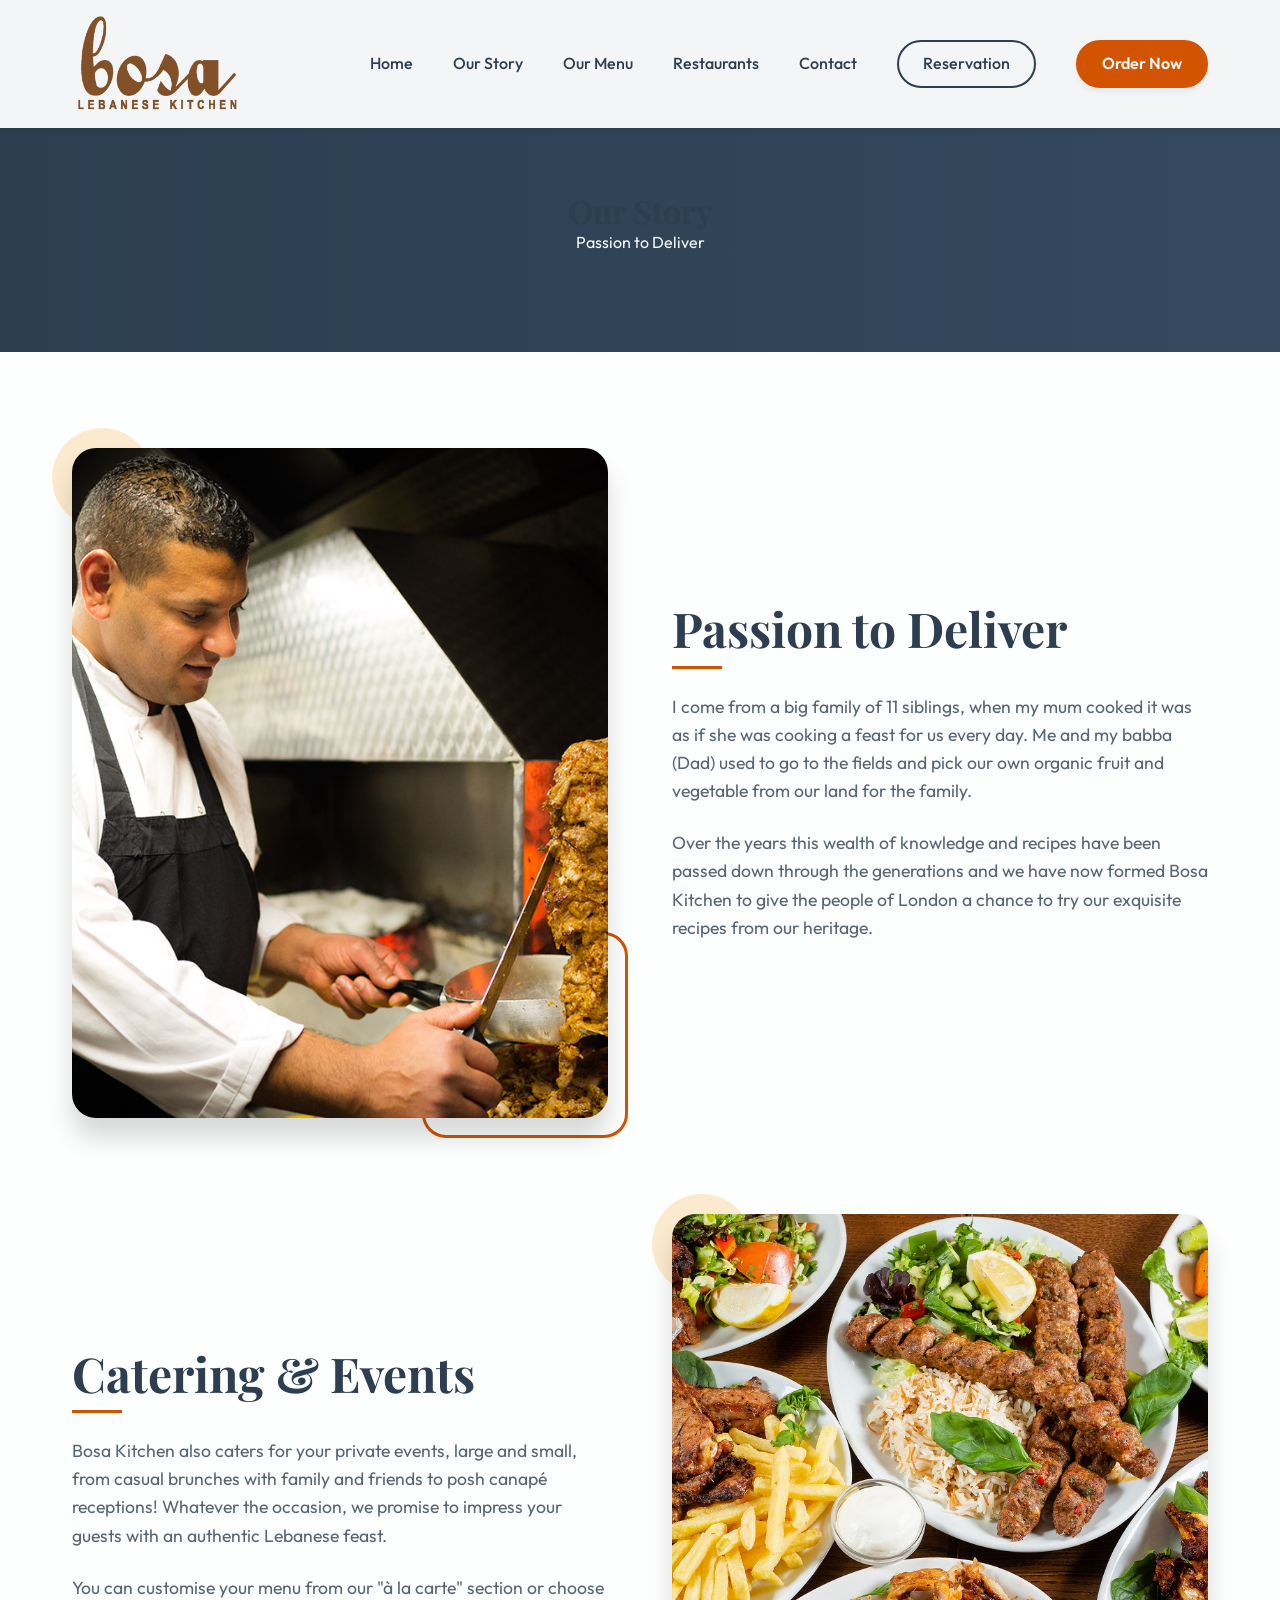
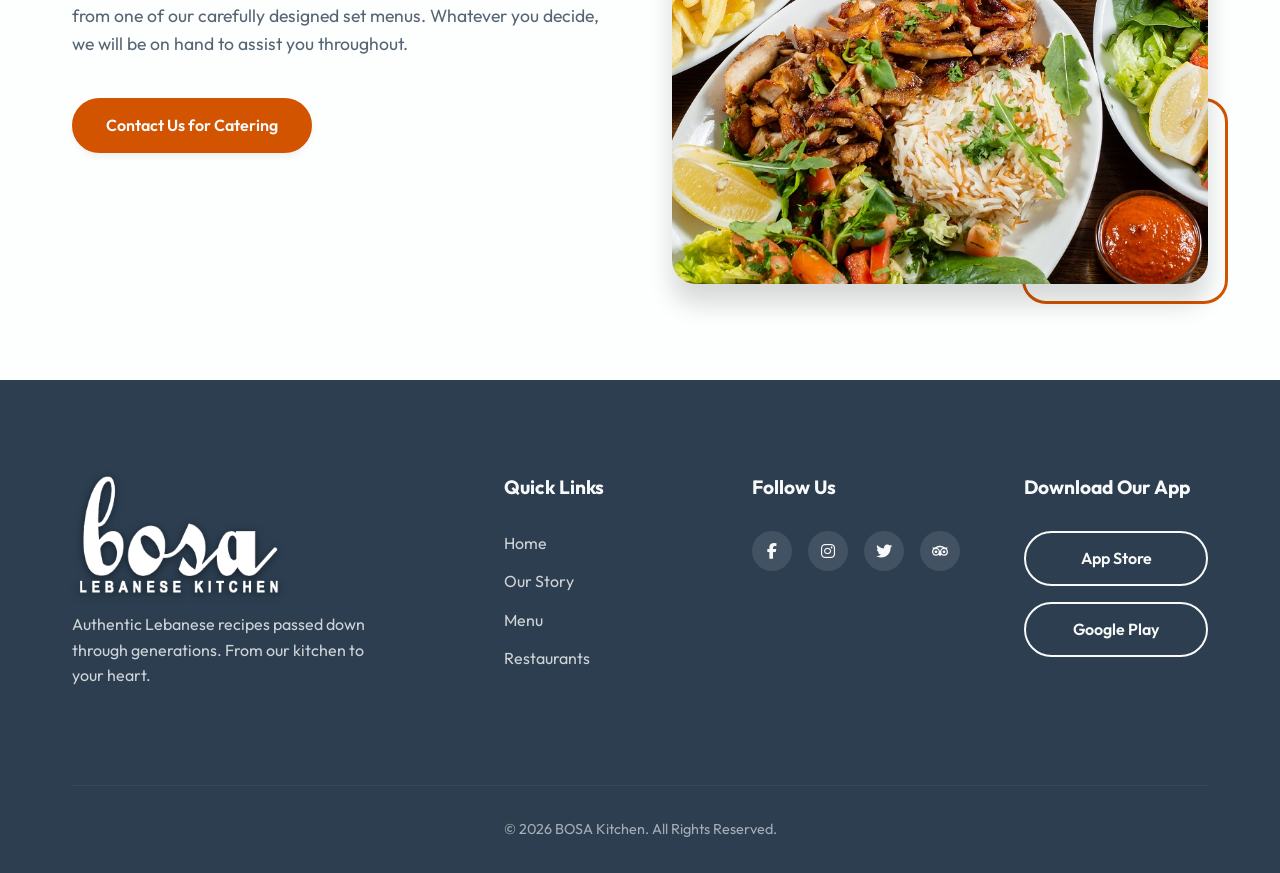
==== about.html @ b647fff8 "Create About Us page and update homepage links" ====
<!DOCTYPE html>
<html lang="en">
<head>
    <meta charset="UTF-8">
    <meta name="viewport" content="width=device-width, initial-scale=1.0">
    <title>About Us | Bosa Kitchen</title>
    <!-- SEO Optimizations -->
    <meta name="description" content="Discover the story behind Bosa Kitchen, offering authentic Lebanese recipes passed down through generations.">
    
    <!-- Google Fonts -->
    <link rel="preconnect" href="https://fonts.googleapis.com">
    <link rel="preconnect" href="https://fonts.gstatic.com" crossorigin>
    <link href="https://fonts.googleapis.com/css2?family=Outfit:wght@300;400;500;600;700&family=Playfair+Display:ital,wght@0,400;0,600;0,700;1,400&display=swap" rel="stylesheet">
    
    <!-- Favicon -->
    <link rel="icon" type="image/png" href="assets/favicon.png" />

    <!-- FontAwesome Icons -->
    <link rel="stylesheet" href="https://cdnjs.cloudflare.com/ajax/libs/font-awesome/6.4.0/css/all.min.css">

    <!-- Main CSS -->
    <link rel="stylesheet" href="styles/main.css">
    <style>
        .about-hero {
            position: relative;
            padding: 12rem 0 6rem;
            background: linear-gradient(to right, var(--color-secondary), var(--color-secondary-light));
            color: var(--color-text-light);
            text-align: center;
        }
        .about-content {
            padding: var(--space-xl) 0;
        }
        /* Make sure navbar links look proper when solid */
        .navbar.solid-bg {
            background: rgba(255, 255, 255, 0.95) !important;
            box-shadow: var(--shadow-sm) !important;
            padding: 1rem 0;
        }
        .navbar.solid-bg .logo {
            color: var(--color-secondary) !important;
            background: transparent !important;
            box-shadow: none !important;
            padding: 0 !important;
        }
        .navbar.solid-bg .nav-links li a:not(.btn-primary) {
            color: var(--color-secondary) !important;
        }
        .navbar.solid-bg .btn-secondary {
            border-color: var(--color-secondary) !important;
            color: var(--color-secondary) !important;
        }
        .navbar.solid-bg .btn-secondary:hover {
            background-color: var(--color-secondary) !important;
            color: var(--color-text-light) !important;
        }
        .navbar.solid-bg .hamburger .bar {
            background-color: var(--color-secondary) !important;
        }
    </style>
</head>
<body>
    <!-- Navigation -->
    <nav class="navbar solid-bg" id="navbar">
        <div class="nav-container">
            <a href="index.html" class="logo">
                <img src="assets/logo.png" alt="BOSA Kitchen" style="height: 96px; width: auto; max-width: 300px;">
            </a>
            
            <div class="hamburger" id="hamburger">
                <span class="bar"></span>
                <span class="bar"></span>
                <span class="bar"></span>
            </div>
            
            <ul class="nav-links" id="nav-links">
                <li><a href="index.html">Home</a></li>
                <li><a href="about.html">Our Story</a></li>
                <li><a href="index.html#menu">Our Menu</a></li>
                <li><a href="index.html#locations">Restaurants</a></li>
                <li><a href="#contact">Contact</a></li>
                <li><a href="index.html#locations" class="btn-secondary nav-btn">Reservation</a></li>
                <li><a href="https://bosakitchen.ordertiger.com/" class="btn-primary nav-btn" target="_blank">Order Now</a></li>
            </ul>
        </div>
    </nav>

    <!-- Header -->
    <header class="about-hero">
        <div class="container">
            <h1 class="fade-up">Our Story</h1>
            <p class="fade-up delay-1">Passion to Deliver</p>
        </div>
    </header>

    <!-- Main About Content -->
    <section class="about-content">
        <div class="container layout-grid">
            <div class="story-image slide-right">
                <img src="assets/about-1.jpg" alt="Passion to Deliver - Heritage">
            </div>
            <div class="story-text slide-left">
                <h2 class="section-title">Passion to Deliver</h2>
                <div style="width: 50px; height: 3px; background-color: var(--color-primary); margin-bottom: 1.5rem;"></div>
                <p>I come from a big family of 11 siblings, when my mum cooked it was as if she was cooking a feast for us every day. Me and my babba (Dad) used to go to the fields and pick our own organic fruit and vegetable from our land for the family.</p>
                <p>Over the years this wealth of knowledge and recipes have been passed down through the generations and we have now formed Bosa Kitchen to give the people of London a chance to try our exquisite recipes from our heritage.</p>
            </div>
        </div>

        <div class="container layout-grid" style="margin-top: var(--space-xl);">
            <div class="story-text slide-right">
                <h2 class="section-title">Catering & Events</h2>
                <div style="width: 50px; height: 3px; background-color: var(--color-primary); margin-bottom: 1.5rem;"></div>
                <p>Bosa Kitchen also caters for your private events, large and small, from casual brunches with family and friends to posh canapé receptions! Whatever the occasion, we promise to impress your guests with an authentic Lebanese feast.</p>
                <p>You can customise your menu from our "à la carte" section or choose from one of our carefully designed set menus. Whatever you decide, we will be on hand to assist you throughout.</p>
                <a href="#contact" class="btn-primary" style="margin-top: 1rem;">Contact Us for Catering</a>
            </div>
            <div class="story-image slide-left">
                <img src="assets/about-2.jpg" alt="Bosa Main Courses Set">
            </div>
        </div>
    </section>

    <!-- Footer -->
    <footer class="footer" id="contact">
        <div class="container">
            <div class="footer-grid">
                <div class="footer-brand">
                    <img src="assets/logo.png" alt="BOSA Kitchen" style="height: 120px; width: auto; margin-bottom: 1rem; filter: brightness(0) invert(1) drop-shadow(0 2px 4px rgba(0,0,0,0.5));">
                    <p>Authentic Lebanese recipes passed down through generations. From our kitchen to your heart.</p>
                </div>
                
                <div class="footer-links">
                    <h4>Quick Links</h4>
                    <ul>
                        <li><a href="index.html">Home</a></li>
                        <li><a href="about.html">Our Story</a></li>
                        <li><a href="index.html#menu">Menu</a></li>
                        <li><a href="index.html#locations">Restaurants</a></li>
                    </ul>
                </div>

                <div class="footer-social">
                    <h4>Follow Us</h4>
                    <div class="social-icons">
                        <a href="https://www.facebook.com/bosakitchen" target="_blank" aria-label="Facebook"><i class="fab fa-facebook-f"></i></a>
                        <a href="https://www.instagram.com/bosakitchen/" target="_blank" aria-label="Instagram"><i class="fab fa-instagram"></i></a>
                        <a href="https://twitter.com/bosakitchen" target="_blank" aria-label="Twitter"><i class="fab fa-twitter"></i></a>
                        <a href="https://www.tripadvisor.co.uk/Restaurant_Review-g186338-d9586365-Reviews-Bosa_Kitchen-London_England.html" target="_blank" aria-label="TripAdvisor" style="display: flex; align-items: center; justify-content: center;">
                            <svg role="img" viewBox="0 0 24 24" xmlns="http://www.w3.org/2000/svg" fill="currentColor" width="1em" height="1em"><title>Tripadvisor</title><path d="M12.006 4.295c-2.67 0-5.338.784-7.645 2.353H0l1.963 2.135a5.997 5.997 0 0 0 4.04 10.43 5.976 5.976 0 0 0 4.075-1.6L12 19.705l1.922-2.09a5.972 5.972 0 0 0 4.072 1.598 6 6 0 0 0 6-5.998 5.982 5.982 0 0 0-1.957-4.432L24 6.648h-4.35a13.573 13.573 0 0 0-7.644-2.353zM12 6.255c1.531 0 3.063.303 4.504.903C13.943 8.138 12 10.43 12 13.1c0-2.671-1.942-4.962-4.504-5.942A11.72 11.72 0 0 1 12 6.256zM6.002 9.157a4.059 4.059 0 1 1 0 8.118 4.059 4.059 0 0 1 0-8.118zm11.992.002a4.057 4.057 0 1 1 .003 8.115 4.057 4.057 0 0 1-.003-8.115zm-11.992 1.93a2.128 2.128 0 0 0 0 4.256 2.128 2.128 0 0 0 0-4.256zm11.992 0a2.128 2.128 0 0 0 0 4.256 2.128 2.128 0 0 0 0-4.256z"/></svg>
                        </a>
                    </div>
                </div>

                <div class="footer-apps">
                    <h4>Download Our App</h4>
                    <div class="app-links">
                        <a href="https://apps.apple.com/us/app/bosa-kitchen/id1383877331" target="_blank" class="btn-secondary">App Store</a>
                        <a href="https://play.google.com/store/apps/details?id=com.bosakitchen.bosakitchenapp&gl=GB" target="_blank" class="btn-secondary">Google Play</a>
                    </div>
                </div>
            </div>
            
            <div class="footer-bottom">
                <p>&copy; 2026 BOSA Kitchen. All Rights Reserved.</p>
            </div>
        </div>
    </footer>

    <!-- Scripts -->
    <script src="scripts/app.js"></script>
</body>
</html>
---- styles/main.css ----
:root {
    /* Color Palette - Modern Mediterranean */
    --color-primary: #D35400; /* Terracotta / Spice */
    --color-primary-light: #E67E22;
    --color-primary-dark: #A04000;
    
    --color-secondary: #2C3E50; /* Deep Sea Blue */
    --color-secondary-light: #34495E;
    
    --color-accent: #F39C12; /* Saffron Gold */
    
    --color-bg-light: #FDFEFE; /* Pure White */
    --color-bg-warm: #F9EBEA; /* Warm Sand */
    --color-surface: #FFFFFF;
    
    --color-text-main: #1C2833;
    --color-text-muted: #566573;
    --color-text-light: #F8F9F9;
    
    /* Typography */
    --font-primary: 'Outfit', sans-serif;
    --font-heading: 'Playfair Display', serif;
    
    /* Spacing System */
    --space-xs: 0.5rem;
    --space-sm: 1rem;
    --space-md: 2rem;
    --space-lg: 4rem;
    --space-xl: 6rem;
    
    /* Layout */
    --container-max: 1200px;
    
    /* Shadows & Effects */
    --shadow-sm: 0 4px 6px rgba(0,0,0,0.05);
    --shadow-md: 0 10px 15px rgba(0,0,0,0.1);
    --shadow-lg: 0 20px 25px rgba(0,0,0,0.15);
    --radius-sm: 8px;
    --radius-md: 16px;
    --radius-lg: 24px;
    
    /* Transitions */
    --transition-fast: 0.2s ease;
    --transition-normal: 0.3s cubic-bezier(0.4, 0, 0.2, 1);
    --transition-slow: 0.5s cubic-bezier(0.4, 0, 0.2, 1);
}

/* ================= Reset & Globals ================= */
* {
    margin: 0;
    padding: 0;
    box-sizing: border-box;
}

html {
    scroll-behavior: smooth;
    font-size: 16px;
}

body {
    font-family: var(--font-primary);
    color: var(--color-text-main);
    background-color: var(--color-bg-light);
    line-height: 1.6;
    overflow-x: hidden;
}

h1, h2, h3, h4, h5, h6 {
    font-family: var(--font-heading);
    font-weight: 700;
    line-height: 1.2;
    color: var(--color-secondary);
}

a {
    text-decoration: none;
    color: inherit;
    transition: var(--transition-fast);
}

ul {
    list-style: none;
}

img {
    max-width: 100%;
    height: auto;
    display: block;
}

/* ================= Layout Utilities ================= */
.container {
    max-width: var(--container-max);
    margin: 0 auto;
    padding: 0 var(--space-md);
}

.section-padding {
    padding: var(--space-xl) 0;
}

.layout-grid {
    display: grid;
    grid-template-columns: repeat(2, 1fr);
    gap: var(--space-lg);
    align-items: center;
}

@media (max-width: 768px) {
    .layout-grid {
        grid-template-columns: 1fr;
    }
}

/* ================= Typography Utilities ================= */
.section-title {
    font-size: clamp(2rem, 4vw, 3rem);
    margin-bottom: var(--space-xs);
    position: relative;
    display: inline-block;
}

.section-subtitle {
    font-family: var(--font-primary);
    font-size: 1.1rem;
    color: var(--color-primary);
    text-transform: uppercase;
    letter-spacing: 2px;
    font-weight: 600;
    margin-bottom: var(--space-md);
}

/* ================= Buttons ================= */
.btn-primary, .btn-secondary {
    display: inline-flex;
    align-items: center;
    justify-content: center;
    padding: 0.8rem 2rem;
    font-weight: 600;
    border-radius: 50px;
    cursor: pointer;
    font-size: 1rem;
    transition: var(--transition-normal);
}

.btn-primary {
    background-color: var(--color-primary);
    color: var(--color-text-light);
    border: 2px solid var(--color-primary);
    box-shadow: var(--shadow-sm);
}

.btn-primary:hover {
    background-color: var(--color-primary-dark);
    border-color: var(--color-primary-dark);
    transform: translateY(-2px);
    box-shadow: var(--shadow-md);
}

.btn-secondary {
    background-color: transparent;
    color: var(--color-text-light);
    border: 2px solid var(--color-text-light);
}

.btn-secondary:hover {
    background-color: var(--color-text-light);
    color: var(--color-secondary);
    transform: translateY(-2px);
}

.link-arrow {
    display: inline-flex;
    align-items: center;
    color: var(--color-primary);
    font-weight: 600;
    gap: 0.5rem;
    margin-top: var(--space-sm);
}

.link-arrow span {
    transition: var(--transition-fast);
}

.link-arrow:hover span {
    transform: translateX(5px);
}

/* ================= Navigation ================= */
.navbar {
    position: fixed;
    top: 0;
    left: 0;
    width: 100%;
    z-index: 1000;
    padding: 1.5rem 0;
    transition: var(--transition-normal);
    background: transparent;
}

.navbar.scrolled {
    background: rgba(255, 255, 255, 0.95);
    backdrop-filter: blur(10px);
    padding: 1rem 0;
    box-shadow: var(--shadow-sm);
}

.navbar.scrolled .logo {
    color: var(--color-secondary);
    background-color: transparent;
    box-shadow: none;
    padding: 0;
}

.navbar.scrolled .nav-links li a:not(.btn-primary) {
    color: var(--color-secondary);
}

.navbar.scrolled .btn-secondary {
    border-color: var(--color-secondary);
}

.navbar.scrolled .btn-secondary:hover {
    background-color: var(--color-secondary);
    color: var(--color-text-light) !important;
}

.navbar.scrolled .hamburger .bar {
    background-color: var(--color-secondary);
}

.nav-container {
    max-width: var(--container-max);
    margin: 0 auto;
    padding: 0 var(--space-md);
    display: flex;
    justify-content: space-between;
    align-items: center;
}

.logo {
    font-family: var(--font-heading);
    font-size: 1.8rem;
    font-weight: 700;
    color: var(--color-text-light);
    letter-spacing: 1px;
    background-color: rgba(255, 255, 255, 0.85);
    padding: 0.5rem 1rem;
    border-radius: var(--radius-md);
    box-shadow: var(--shadow-sm);
    display: inline-flex;
    align-items: center;
    transition: var(--transition-normal);
}

.logo:hover {
    background-color: var(--color-surface);
    box-shadow: var(--shadow-md);
    transform: translateY(-2px);
}

.nav-links {
    display: flex;
    align-items: center;
    gap: 2.5rem;
}

.nav-links li a:not(.btn-primary) {
    color: var(--color-text-light);
    font-weight: 500;
    position: relative;
}

.nav-links li a:not(.btn-primary)::after {
    content: '';
    position: absolute;
    bottom: -5px;
    left: 0;
    width: 0;
    height: 2px;
    background-color: var(--color-primary);
    transition: var(--transition-normal);
}

.nav-links li a:not(.btn-primary):hover::after {
    width: 100%;
}

.nav-btn {
    padding: 0.6rem 1.5rem;
}

/* Mobile Nav */
.hamburger {
    display: none;
    cursor: pointer;
    z-index: 1001;
}

.hamburger .bar {
    display: block;
    width: 25px;
    height: 3px;
    margin: 5px auto;
    background-color: var(--color-text-light);
    transition: var(--transition-normal);
}

@media (max-width: 992px) {
    .hamburger {
        display: block;
    }
    
    .nav-links {
        position: fixed;
        top: 0;
        right: -100%;
        width: 70%;
        height: 100vh;
        background-color: var(--color-surface);
        flex-direction: column;
        justify-content: center;
        align-items: center;
        transition: var(--transition-normal);
        box-shadow: var(--shadow-lg);
    }
    
    .nav-links.active {
        right: 0;
    }
    
    .nav-links li {
        margin: 1.5rem 0;
    }
    
    .nav-links li a:not(.btn-primary) {
        color: var(--color-secondary);
        font-size: 1.2rem;
    }
    
    .hamburger.active .bar:nth-child(2) {
        opacity: 0;
    }
    .hamburger.active .bar:nth-child(1) {
        transform: translateY(8px) rotate(45deg);
        background-color: var(--color-secondary);
    }
    .hamburger.active .bar:nth-child(3) {
        transform: translateY(-8px) rotate(-45deg);
        background-color: var(--color-secondary);
    }
}

/* ================= Hero Section ================= */
.hero {
    position: relative;
    height: 100vh;
    min-height: 600px;
    display: flex;
    align-items: center;
    background: url('../assets/hero-bg.jpg') center/cover no-repeat;
    /* We will load this asset later */
}

.hero-overlay {
    position: absolute;
    top: 0;
    left: 0;
    width: 100%;
    height: 100%;
    background: linear-gradient(to right, rgba(28, 40, 51, 0.8), rgba(28, 40, 51, 0.4));
}

.hero-content {
    position: relative;
    z-index: 1;
    max-width: var(--container-max);
    margin: 0 auto;
    padding: 0 var(--space-md);
    width: 100%;
}

.hero-content h1 {
    font-size: clamp(3rem, 6vw, 5rem);
    color: var(--color-text-light);
    margin-bottom: var(--space-sm);
}

.hero-content p {
    font-size: clamp(1.1rem, 2vw, 1.4rem);
    color: var(--color-bg-warm);
    max-width: 600px;
    margin-bottom: var(--space-md);
}

.hero-buttons {
    display: flex;
    gap: 1rem;
    flex-wrap: wrap;
}

/* ================= Story Section ================= */
.story-image {
    position: relative;
}

.story-image img {
    border-radius: var(--radius-lg);
    box-shadow: var(--shadow-lg);
    width: 100%;
    object-fit: cover;
    aspect-ratio: 4/5;
}

.story-image::before {
    content: '';
    position: absolute;
    top: -20px;
    left: -20px;
    width: 100px;
    height: 100px;
    background-color: var(--color-accent);
    border-radius: 50%;
    z-index: -1;
    opacity: 0.2;
}

.story-image::after {
    content: '';
    position: absolute;
    bottom: -20px;
    right: -20px;
    width: 200px;
    height: 200px;
    border: 3px solid var(--color-primary);
    border-radius: var(--radius-lg);
    z-index: -1;
}

.story-text p {
    color: var(--color-text-muted);
    font-size: 1.1rem;
    margin-bottom: 1.5rem;
}

.bg-warm {
    background-color: var(--color-bg-warm);
}

.text-center {
    text-align: center;
}

/* ================= Menu Section ================= */
.menu-header {
    margin-bottom: var(--space-xl);
}

.menu-grid {
    display: grid;
    grid-template-columns: repeat(auto-fit, minmax(300px, 1fr));
    gap: var(--space-md);
    margin-bottom: var(--space-xl);
}

.menu-item {
    position: relative;
    border-radius: var(--radius-md);
    overflow: hidden;
    aspect-ratio: 4/3;
    cursor: pointer;
}

.menu-item img {
    width: 100%;
    height: 100%;
    object-fit: cover;
    transition: transform 0.6s ease;
}

.menu-item::after {
    content: '';
    position: absolute;
    top: 0;
    left: 0;
    width: 100%;
    height: 100%;
    background: linear-gradient(to top, rgba(0,0,0,0.8), transparent);
}

.menu-item-content {
    position: absolute;
    bottom: 0;
    left: 0;
    width: 100%;
    padding: var(--space-md);
    z-index: 2;
    color: var(--color-text-light);
    transform: translateY(20px);
    transition: transform 0.4s ease;
}

.menu-item-content h4 {
    color: var(--color-accent);
    font-size: 1.5rem;
    margin-bottom: 0.5rem;
}

.menu-item-content p {
    opacity: 0;
    transition: opacity 0.4s ease;
    font-size: 0.95rem;
}

.menu-item:hover img {
    transform: scale(1.1);
}

.menu-item:hover .menu-item-content {
    transform: translateY(0);
}

.menu-item:hover .menu-item-content p {
    opacity: 1;
}

/* ================= Locations Section ================= */
.locations-header {
    margin-bottom: var(--space-xl);
}

.locations-grid {
    display: grid;
    grid-template-columns: repeat(auto-fit, minmax(320px, 1fr));
    gap: var(--space-md);
    margin-bottom: var(--space-md);
}

.location-card {
    background-color: var(--color-surface);
    border-radius: var(--radius-md);
    overflow: hidden;
    box-shadow: var(--shadow-sm);
    transition: var(--transition-normal);
}

.location-card:hover {
    transform: translateY(-5px);
    box-shadow: var(--shadow-lg);
}

.card-image {
    position: relative;
    height: 220px;
    background-color: var(--color-bg-warm);
}

.card-image img {
    width: 100%;
    height: 100%;
    object-fit: cover;
}

.card-image .badge {
    position: absolute;
    top: 1rem;
    right: 1rem;
    background-color: var(--color-accent);
    color: var(--color-text-main);
    padding: 0.3rem 0.8rem;
    border-radius: 50px;
    font-size: 0.8rem;
    font-weight: 700;
}

.card-content {
    padding: var(--space-md);
}

.card-content h3 {
    font-size: 1.4rem;
    margin-bottom: 0.5rem;
}

.card-content .address {
    color: var(--color-text-muted);
    font-style: italic;
    margin-bottom: 1rem;
}

.card-content .hours {
    font-size: 0.95rem;
    color: var(--color-text-main);
    margin-bottom: 1.5rem;
    padding-left: 1rem;
    border-left: 2px solid var(--color-primary);
}

.card-actions {
    display: flex;
    flex-direction: column;
    gap: 0.5rem;
}

.contact-link {
    display: flex;
    align-items: center;
    color: var(--color-primary);
    font-weight: 600;
}

.contact-link:hover {
    color: var(--color-primary-dark);
}

.new-branch {
    margin-top: var(--space-lg);
    font-size: 1.2rem;
}

/* ================= Footer ================= */
.footer {
    background-color: var(--color-secondary);
    color: var(--color-text-light);
    padding: var(--space-xl) 0 var(--space-md);
}

.footer-grid {
    display: grid;
    grid-template-columns: 2fr 1fr 1fr 1fr;
    gap: var(--space-lg);
    margin-bottom: var(--space-xl);
}

@media (max-width: 992px) {
    .footer-grid {
        grid-template-columns: 1fr 1fr;
    }
}

@media (max-width: 576px) {
    .footer-grid {
        grid-template-columns: 1fr;
        text-align: center;
    }
    .social-icons, .app-links {
        justify-content: center;
    }
}

.footer-brand h2 {
    color: var(--color-text-light);
    margin-bottom: var(--space-sm);
}

.footer-brand p {
    color: var(--color-text-light);
    max-width: 300px;
    opacity: 0.8;
}

.footer-links h4, .footer-social h4, .footer-apps h4 {
    color: var(--color-text-light);
    margin-bottom: var(--space-md);
    font-family: var(--font-primary);
    font-size: 1.2rem;
}

.footer-links ul li {
    margin-bottom: 0.8rem;
}

.footer-links ul li a {
    color: var(--color-text-light);
    opacity: 0.8;
}

.footer-links ul li a:hover {
    color: var(--color-primary);
    opacity: 1;
    padding-left: 5px;
}

.social-icons {
    display: flex;
    gap: 1rem;
}

.social-icons a {
    display: inline-flex;
    align-items: center;
    justify-content: center;
    width: 40px;
    height: 40px;
    background-color: rgba(255,255,255,0.1);
    border-radius: 50%;
    color: var(--color-text-light);
    font-weight: 700;
}

.social-icons a:hover {
    background-color: var(--color-primary);
    transform: translateY(-3px);
}

.app-links {
    display: flex;
    flex-direction: column;
    gap: 1rem;
}

.footer-bottom {
    text-align: center;
    padding-top: var(--space-md);
    border-top: 1px solid rgba(255,255,255,0.1);
    color: var(--color-text-light);
    opacity: 0.6;
    font-size: 0.9rem;
}

/* ================= Animations ================= */
.fade-up {
    opacity: 0;
    transform: translateY(30px);
    transition: opacity var(--transition-slow), transform var(--transition-slow);
}

.fade-up.visible {
    opacity: 1;
    transform: translateY(0);
}

.slide-right {
    opacity: 0;
    transform: translateX(-50px);
    transition: opacity var(--transition-slow), transform var(--transition-slow);
}

.slide-right.visible {
    opacity: 1;
    transform: translateX(0);
}

.slide-left {
    opacity: 0;
    transform: translateX(50px);
    transition: opacity var(--transition-slow), transform var(--transition-slow);
}

.slide-left.visible {
    opacity: 1;
    transform: translateX(0);
}

.delay-1 { transition-delay: 0.2s; }
.delay-2 { transition-delay: 0.4s; }
.delay-3 { transition-delay: 0.6s; }
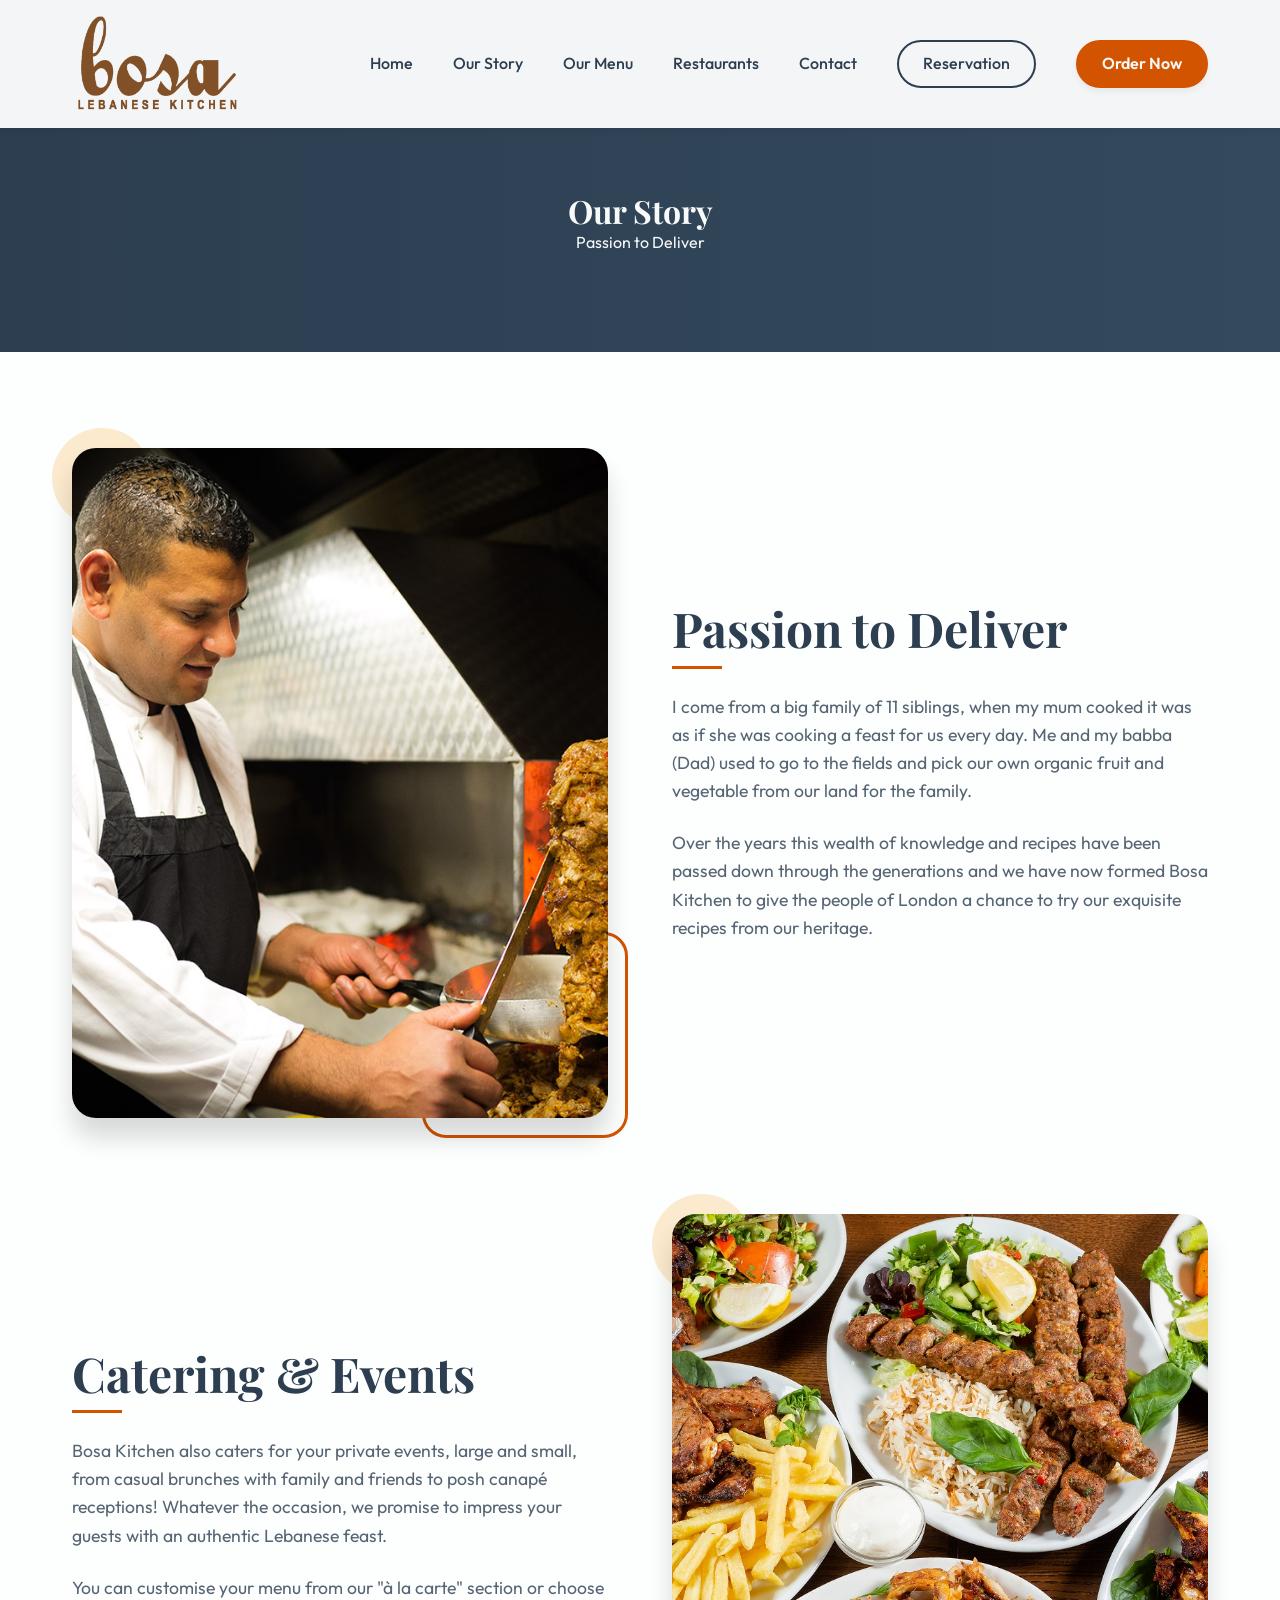
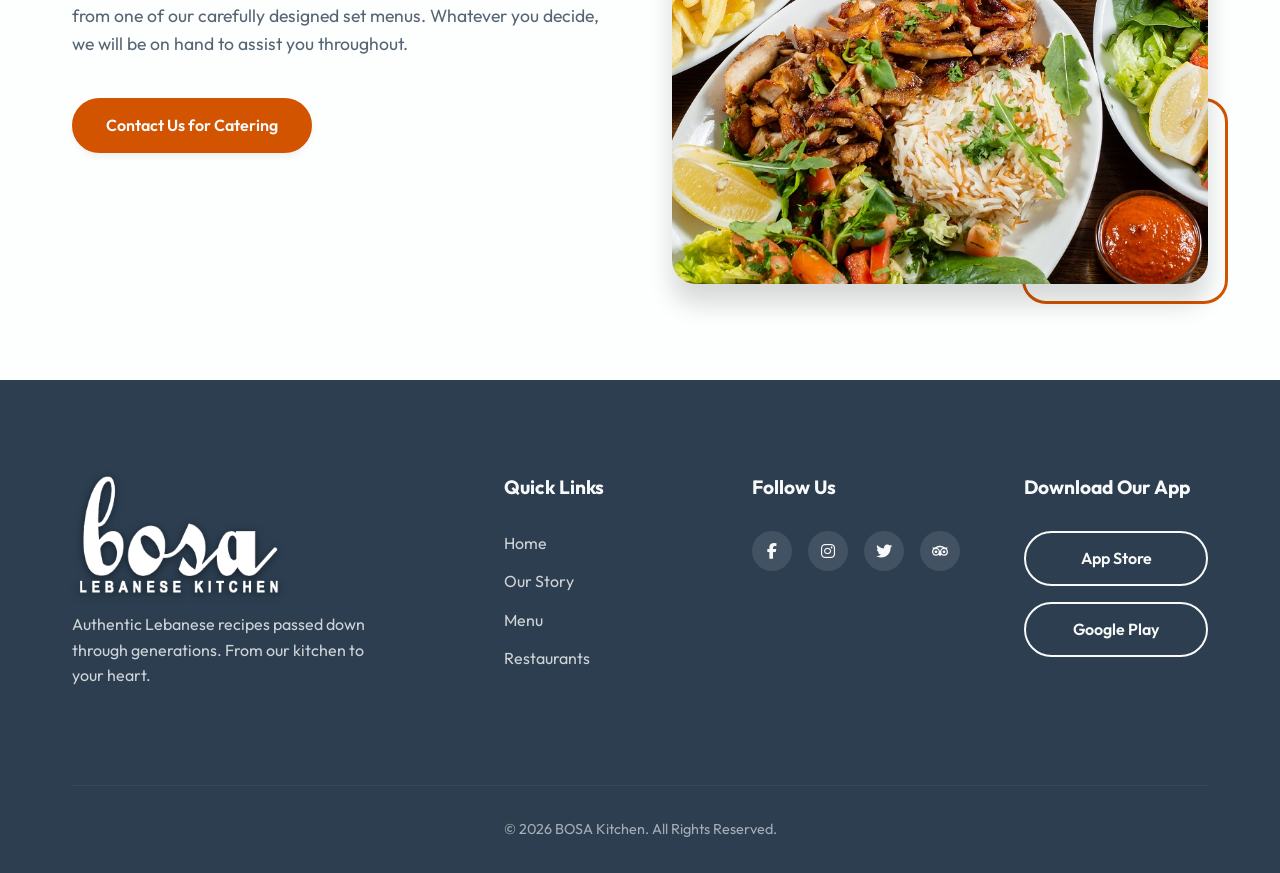
==== commit a7aa147f: "Fix Our Story header color in about.html" ====
--- a/about.html
+++ b/about.html
@@ -27,6 +27,9 @@
             background: linear-gradient(to right, var(--color-secondary), var(--color-secondary-light));
             color: var(--color-text-light);
             text-align: center;
+        }
+        .about-hero h1 {
+            color: var(--color-text-light);
         }
         .about-content {
             padding: var(--space-xl) 0;
